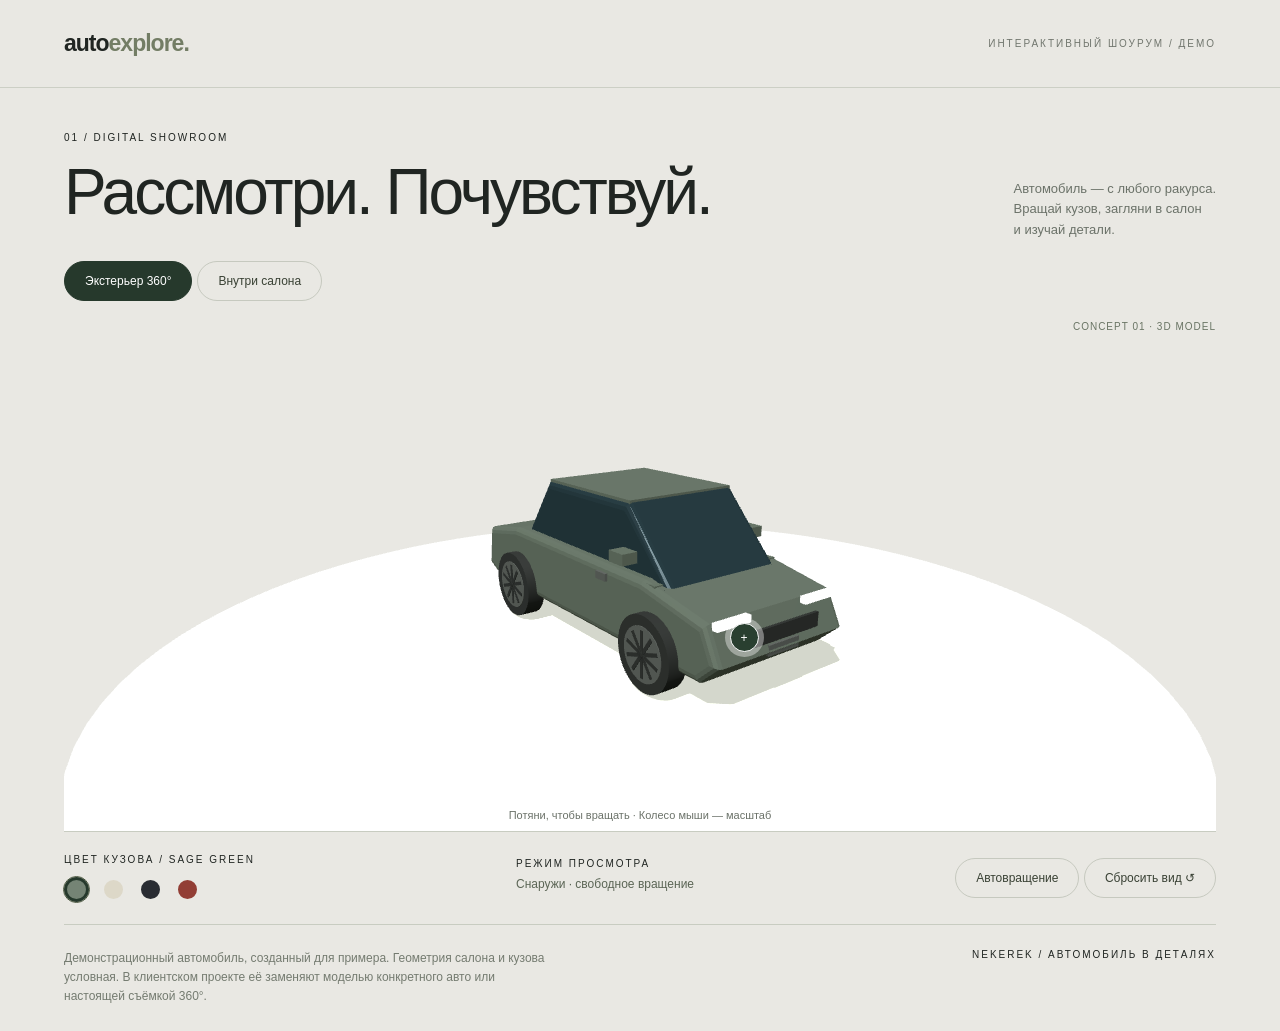
==== index.html @ dd24e3e2 "Add interactive 360 car demo with exterior, cabin and color selection" ====
<!doctype html><html lang="ru"><head><meta charset="utf-8"><meta name="viewport" content="width=device-width,initial-scale=1"><title>Auto Explore / Concept 01</title><style>
*{box-sizing:border-box}body{margin:0;background:#e9e8e3;color:#202522;font-family:Arial,sans-serif}header{height:88px;padding:0 5%;display:flex;align-items:center;justify-content:space-between;border-bottom:1px solid #cccfc5}.brand{font-weight:800;letter-spacing:-1px;font-size:23px}.brand span{color:#737d65}small,.label{text-transform:uppercase;letter-spacing:2px;font-size:10px}header small{color:#71766e}main{padding:44px 5% 24px}.top{display:flex;justify-content:space-between;align-items:end}h1{font-size:clamp(36px,5vw,68px);font-weight:500;letter-spacing:-3px;margin:12px 0}.intro{max-width:290px;font-size:13px;color:#6b7269;line-height:1.6}.stage{height: min(57vw,530px);min-height:330px;position:relative}canvas{width:100%;height:100%;display:block;touch-action:none;cursor:grab}.tabs{display:flex;gap:5px;margin-top:20px;position:relative;z-index:2}button{font:inherit;cursor:pointer;border:1px solid #c6c9bf;border-radius:30px;background:transparent;padding:12px 20px;color:#394134;font-size:12px}button.active{background:#26392c;color:white;border-color:#26392c}.hint{position:absolute;bottom:10px;left:50%;transform:translateX(-50%);font-size:11px;color:#6b7269;white-space:nowrap}.badge{position:absolute;right:0;top:20px;color:#697464;font-size:10px;letter-spacing:1px}.dot{position:absolute;border:1px solid #fff;background:#293f30;color:white;width:29px;height:29px;padding:0;border-radius:50%;box-shadow:0 0 0 5px #ffffff65;z-index:3}.controls{border-top:1px solid #c8ccc1;border-bottom:1px solid #c8ccc1;padding:22px 0;display:flex;justify-content:space-between;gap:24px;align-items:center}.swatches{display:flex;gap:12px;margin-top:12px}.swatch{width:25px;height:25px;padding:0;border:3px solid #e9e8e3;outline:1px solid transparent}.swatch.active{outline-color:#49563e}.group p{margin:8px 0;font-size:12px;color:#5b6555}.bottom{display:flex;justify-content:space-between;gap:20px;padding-top:24px}.bottom p{font-size:12px;color:#747b70;max-width:490px;line-height:1.6;margin:0}.modal{position:absolute;top:60px;left:15px;max-width:270px;background:#fffef9;padding:24px;box-shadow:0 12px 50px #1e352520;z-index:5;border-radius:3px}.modal h2{font-size:21px;font-weight:500}.modal p{font-size:13px;line-height:1.7;color:#606c5b}.modal button{padding:6px 12px;float:right}.hidden{display:none}@media(max-width:600px){header{height:70px}header small{max-width:100px;text-align:right;line-height:1.6}main{padding-top:25px}.top{display:block}.intro{max-width:100%}h1{letter-spacing:-2px}.stage{min-height:320px}.controls{flex-wrap:wrap;gap:18px}.bottom{display:block}.bottom small{display:block;margin-top:15px}.badge{display:none}button{padding:10px 14px}.tabs{margin-top:16px}}
</style></head><body><header><div class="brand">auto<span>explore.</span></div><small>Интерактивный шоурум / демо</small></header><main><div class="top"><div><div class="label">01 / Digital showroom</div><h1>Рассмотри. Почувствуй.</h1></div><div class="intro">Автомобиль — с любого ракурса.<br>Вращай кузов, загляни в салон<br>и изучай детали.</div></div><div class="tabs"><button class="active" data-mode="out">Экстерьер 360°</button><button data-mode="in">Внутри салона</button></div><div class="stage" id="stage"><canvas id="view" aria-label="Интерактивная трёхмерная модель автомобиля"></canvas><div class="badge">CONCEPT 01 · 3D MODEL</div><button class="dot" id="hotspot" title="Подробнее о детали">+</button><div class="modal hidden" id="modal"><button id="close">×</button><div class="label">В деталях</div><h2 id="detailTitle">Световая подпись</h2><p id="detailText">Тонкие светодиодные фары и широкая линия кузова. Пример интерактивной точки: здесь можно показать фото, видео или описание комплектации.</p></div><div class="hint">Потяни, чтобы вращать · Колесо мыши — масштаб</div></div><div class="controls"><div class="group"><div class="label">Цвет кузова / <span id="colorname">Sage green</span></div><div class="swatches"><button class="swatch active" style="background:#758475" data-color="#758475" data-name="Sage green" aria-label="Зелёный"></button><button class="swatch" style="background:#ddd8c8" data-color="#ddd8c8" data-name="Ivory" aria-label="Слоновая кость"></button><button class="swatch" style="background:#292c32" data-color="#292c32" data-name="Graphite" aria-label="Графит"></button><button class="swatch" style="background:#923e35" data-color="#923e35" data-name="Burgundy" aria-label="Бордовый"></button></div></div><div class="group"><div class="label">Режим просмотра</div><p id="modeText">Снаружи · свободное вращение</p></div><div><button id="auto">Автовращение</button> <button id="reset">Сбросить вид ↺</button></div></div><div class="bottom"><p>Демонстрационный автомобиль, созданный для примера. Геометрия салона и кузова условная. В клиентском проекте её заменяют моделью конкретного авто или настоящей съёмкой 360°.</p><small>neKerek / автомобиль в деталях</small></div></main><script type="module" src="app.js"></script></body></html>
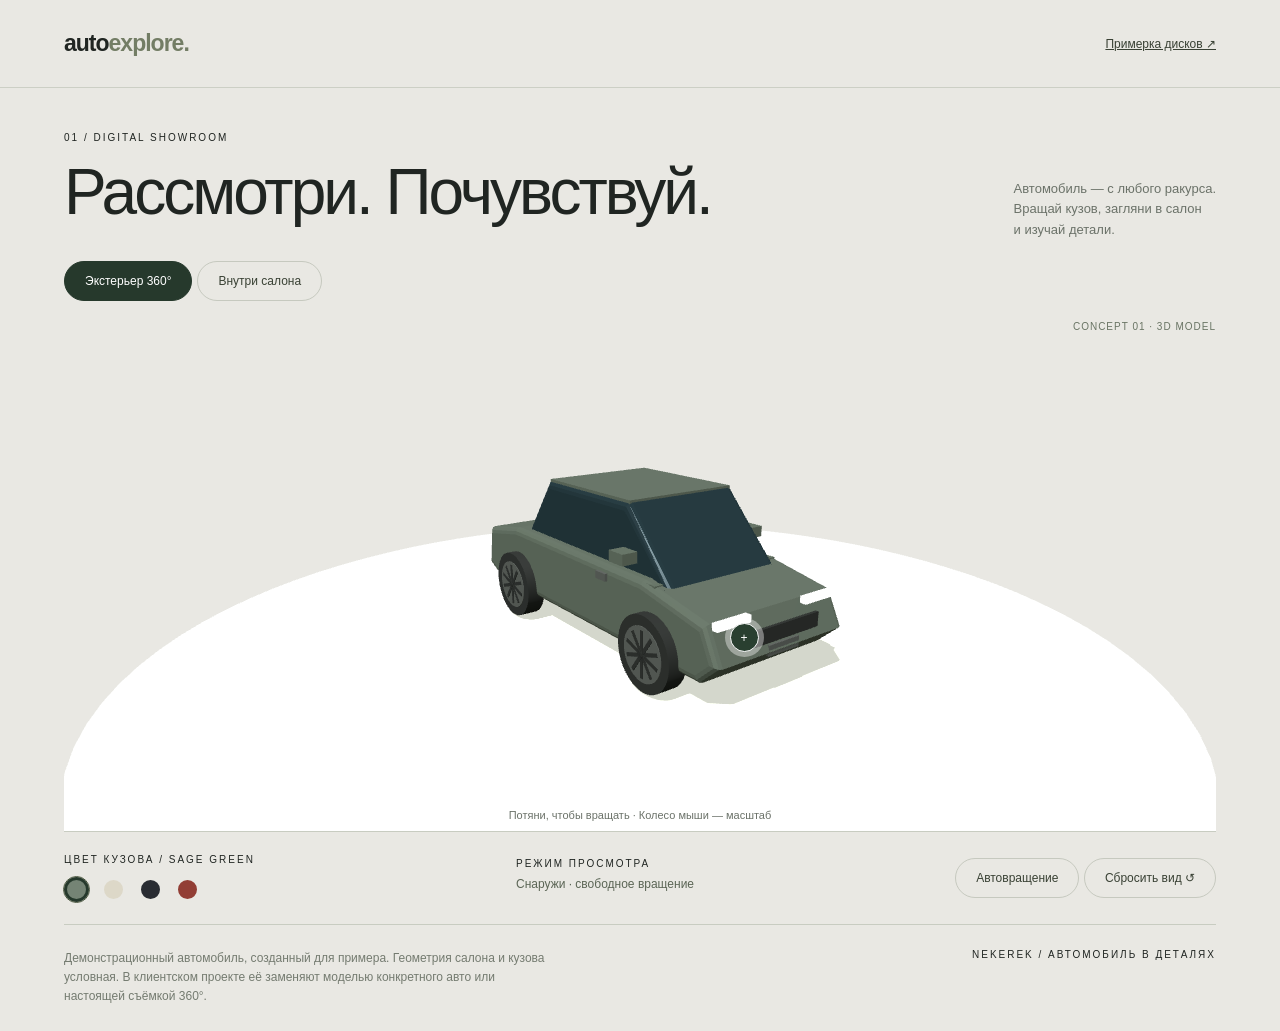
==== commit 47ad19c5: "Add wheel try-on with photo upload, individual wheel fitting and PNG export" ====
--- a/index.html
+++ b/index.html
@@ -1,3 +1,3 @@
 <!doctype html><html lang="ru"><head><meta charset="utf-8"><meta name="viewport" content="width=device-width,initial-scale=1"><title>Auto Explore / Concept 01</title><style>
 *{box-sizing:border-box}body{margin:0;background:#e9e8e3;color:#202522;font-family:Arial,sans-serif}header{height:88px;padding:0 5%;display:flex;align-items:center;justify-content:space-between;border-bottom:1px solid #cccfc5}.brand{font-weight:800;letter-spacing:-1px;font-size:23px}.brand span{color:#737d65}small,.label{text-transform:uppercase;letter-spacing:2px;font-size:10px}header small{color:#71766e}main{padding:44px 5% 24px}.top{display:flex;justify-content:space-between;align-items:end}h1{font-size:clamp(36px,5vw,68px);font-weight:500;letter-spacing:-3px;margin:12px 0}.intro{max-width:290px;font-size:13px;color:#6b7269;line-height:1.6}.stage{height: min(57vw,530px);min-height:330px;position:relative}canvas{width:100%;height:100%;display:block;touch-action:none;cursor:grab}.tabs{display:flex;gap:5px;margin-top:20px;position:relative;z-index:2}button{font:inherit;cursor:pointer;border:1px solid #c6c9bf;border-radius:30px;background:transparent;padding:12px 20px;color:#394134;font-size:12px}button.active{background:#26392c;color:white;border-color:#26392c}.hint{position:absolute;bottom:10px;left:50%;transform:translateX(-50%);font-size:11px;color:#6b7269;white-space:nowrap}.badge{position:absolute;right:0;top:20px;color:#697464;font-size:10px;letter-spacing:1px}.dot{position:absolute;border:1px solid #fff;background:#293f30;color:white;width:29px;height:29px;padding:0;border-radius:50%;box-shadow:0 0 0 5px #ffffff65;z-index:3}.controls{border-top:1px solid #c8ccc1;border-bottom:1px solid #c8ccc1;padding:22px 0;display:flex;justify-content:space-between;gap:24px;align-items:center}.swatches{display:flex;gap:12px;margin-top:12px}.swatch{width:25px;height:25px;padding:0;border:3px solid #e9e8e3;outline:1px solid transparent}.swatch.active{outline-color:#49563e}.group p{margin:8px 0;font-size:12px;color:#5b6555}.bottom{display:flex;justify-content:space-between;gap:20px;padding-top:24px}.bottom p{font-size:12px;color:#747b70;max-width:490px;line-height:1.6;margin:0}.modal{position:absolute;top:60px;left:15px;max-width:270px;background:#fffef9;padding:24px;box-shadow:0 12px 50px #1e352520;z-index:5;border-radius:3px}.modal h2{font-size:21px;font-weight:500}.modal p{font-size:13px;line-height:1.7;color:#606c5b}.modal button{padding:6px 12px;float:right}.hidden{display:none}@media(max-width:600px){header{height:70px}header small{max-width:100px;text-align:right;line-height:1.6}main{padding-top:25px}.top{display:block}.intro{max-width:100%}h1{letter-spacing:-2px}.stage{min-height:320px}.controls{flex-wrap:wrap;gap:18px}.bottom{display:block}.bottom small{display:block;margin-top:15px}.badge{display:none}button{padding:10px 14px}.tabs{margin-top:16px}}
-</style></head><body><header><div class="brand">auto<span>explore.</span></div><small>Интерактивный шоурум / демо</small></header><main><div class="top"><div><div class="label">01 / Digital showroom</div><h1>Рассмотри. Почувствуй.</h1></div><div class="intro">Автомобиль — с любого ракурса.<br>Вращай кузов, загляни в салон<br>и изучай детали.</div></div><div class="tabs"><button class="active" data-mode="out">Экстерьер 360°</button><button data-mode="in">Внутри салона</button></div><div class="stage" id="stage"><canvas id="view" aria-label="Интерактивная трёхмерная модель автомобиля"></canvas><div class="badge">CONCEPT 01 · 3D MODEL</div><button class="dot" id="hotspot" title="Подробнее о детали">+</button><div class="modal hidden" id="modal"><button id="close">×</button><div class="label">В деталях</div><h2 id="detailTitle">Световая подпись</h2><p id="detailText">Тонкие светодиодные фары и широкая линия кузова. Пример интерактивной точки: здесь можно показать фото, видео или описание комплектации.</p></div><div class="hint">Потяни, чтобы вращать · Колесо мыши — масштаб</div></div><div class="controls"><div class="group"><div class="label">Цвет кузова / <span id="colorname">Sage green</span></div><div class="swatches"><button class="swatch active" style="background:#758475" data-color="#758475" data-name="Sage green" aria-label="Зелёный"></button><button class="swatch" style="background:#ddd8c8" data-color="#ddd8c8" data-name="Ivory" aria-label="Слоновая кость"></button><button class="swatch" style="background:#292c32" data-color="#292c32" data-name="Graphite" aria-label="Графит"></button><button class="swatch" style="background:#923e35" data-color="#923e35" data-name="Burgundy" aria-label="Бордовый"></button></div></div><div class="group"><div class="label">Режим просмотра</div><p id="modeText">Снаружи · свободное вращение</p></div><div><button id="auto">Автовращение</button> <button id="reset">Сбросить вид ↺</button></div></div><div class="bottom"><p>Демонстрационный автомобиль, созданный для примера. Геометрия салона и кузова условная. В клиентском проекте её заменяют моделью конкретного авто или настоящей съёмкой 360°.</p><small>neKerek / автомобиль в деталях</small></div></main><script type="module" src="app.js"></script></body></html>
+</style></head><body><header><div class="brand">auto<span>explore.</span></div><a href="wheels.html" style="font-size:12px;color:#394134">Примерка дисков ↗</a></header><main><div class="top"><div><div class="label">01 / Digital showroom</div><h1>Рассмотри. Почувствуй.</h1></div><div class="intro">Автомобиль — с любого ракурса.<br>Вращай кузов, загляни в салон<br>и изучай детали.</div></div><div class="tabs"><button class="active" data-mode="out">Экстерьер 360°</button><button data-mode="in">Внутри салона</button></div><div class="stage" id="stage"><canvas id="view" aria-label="Интерактивная трёхмерная модель автомобиля"></canvas><div class="badge">CONCEPT 01 · 3D MODEL</div><button class="dot" id="hotspot" title="Подробнее о детали">+</button><div class="modal hidden" id="modal"><button id="close">×</button><div class="label">В деталях</div><h2 id="detailTitle">Световая подпись</h2><p id="detailText">Тонкие светодиодные фары и широкая линия кузова. Пример интерактивной точки: здесь можно показать фото, видео или описание комплектации.</p></div><div class="hint">Потяни, чтобы вращать · Колесо мыши — масштаб</div></div><div class="controls"><div class="group"><div class="label">Цвет кузова / <span id="colorname">Sage green</span></div><div class="swatches"><button class="swatch active" style="background:#758475" data-color="#758475" data-name="Sage green" aria-label="Зелёный"></button><button class="swatch" style="background:#ddd8c8" data-color="#ddd8c8" data-name="Ivory" aria-label="Слоновая кость"></button><button class="swatch" style="background:#292c32" data-color="#292c32" data-name="Graphite" aria-label="Графит"></button><button class="swatch" style="background:#923e35" data-color="#923e35" data-name="Burgundy" aria-label="Бордовый"></button></div></div><div class="group"><div class="label">Режим просмотра</div><p id="modeText">Снаружи · свободное вращение</p></div><div><button id="auto">Автовращение</button> <button id="reset">Сбросить вид ↺</button></div></div><div class="bottom"><p>Демонстрационный автомобиль, созданный для примера. Геометрия салона и кузова условная. В клиентском проекте её заменяют моделью конкретного авто или настоящей съёмкой 360°.</p><small>neKerek / автомобиль в деталях</small></div></main><script type="module" src="app.js"></script></body></html>
